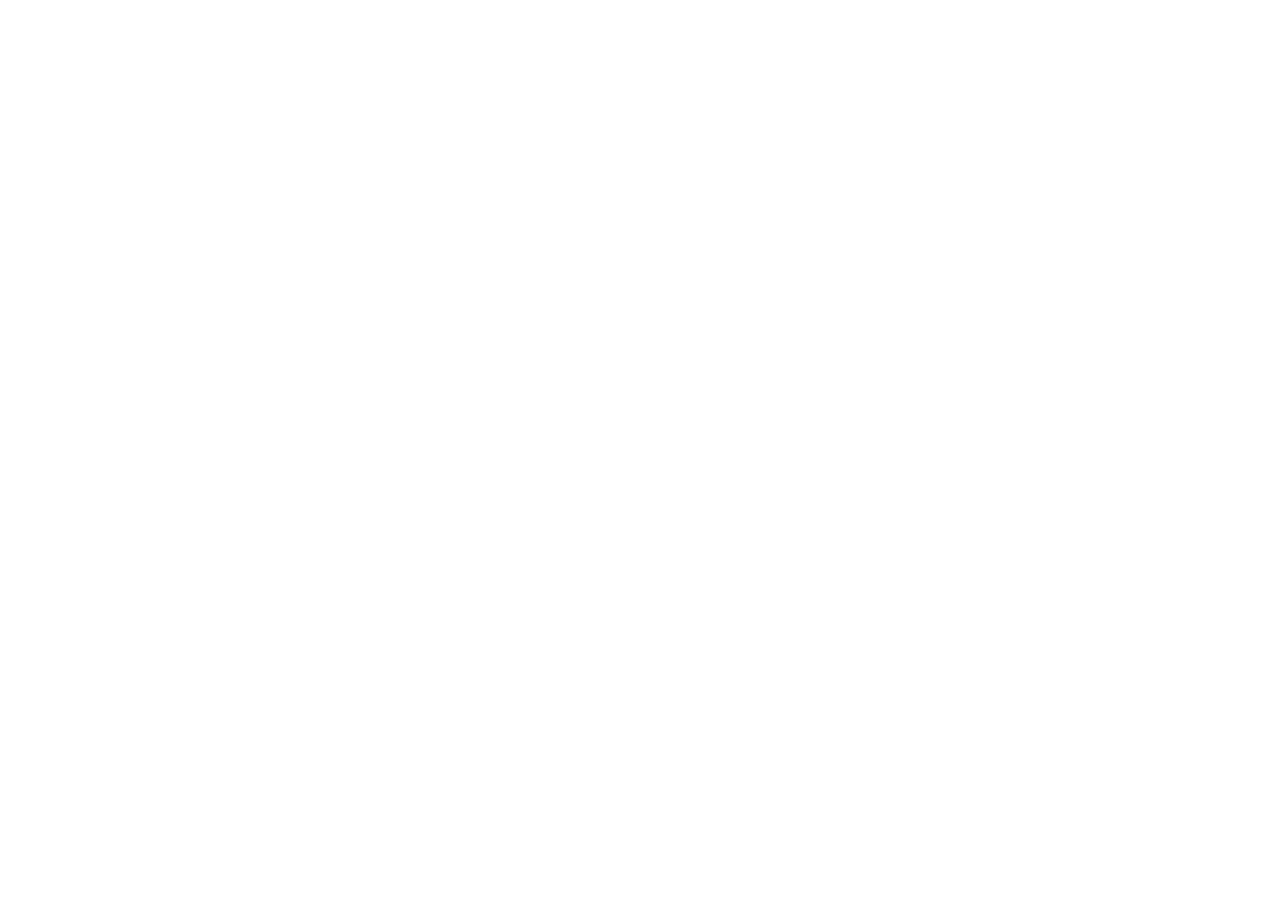
==== pastas/index.html @ 18d7fd18 "comenzando el proyecto de css grid basico" ====
<!DOCTYPE html>
<html lang="es">
<head>
    <meta charset="UTF-8">
    <meta name="viewport" content="width=device-width, initial-scale=1.0">
    <title>Pastas el Luigi, bon appetit.</title>
</head>
<body>
    <main>
        <section >

        </section>
    </main>
    
</body>
</html>
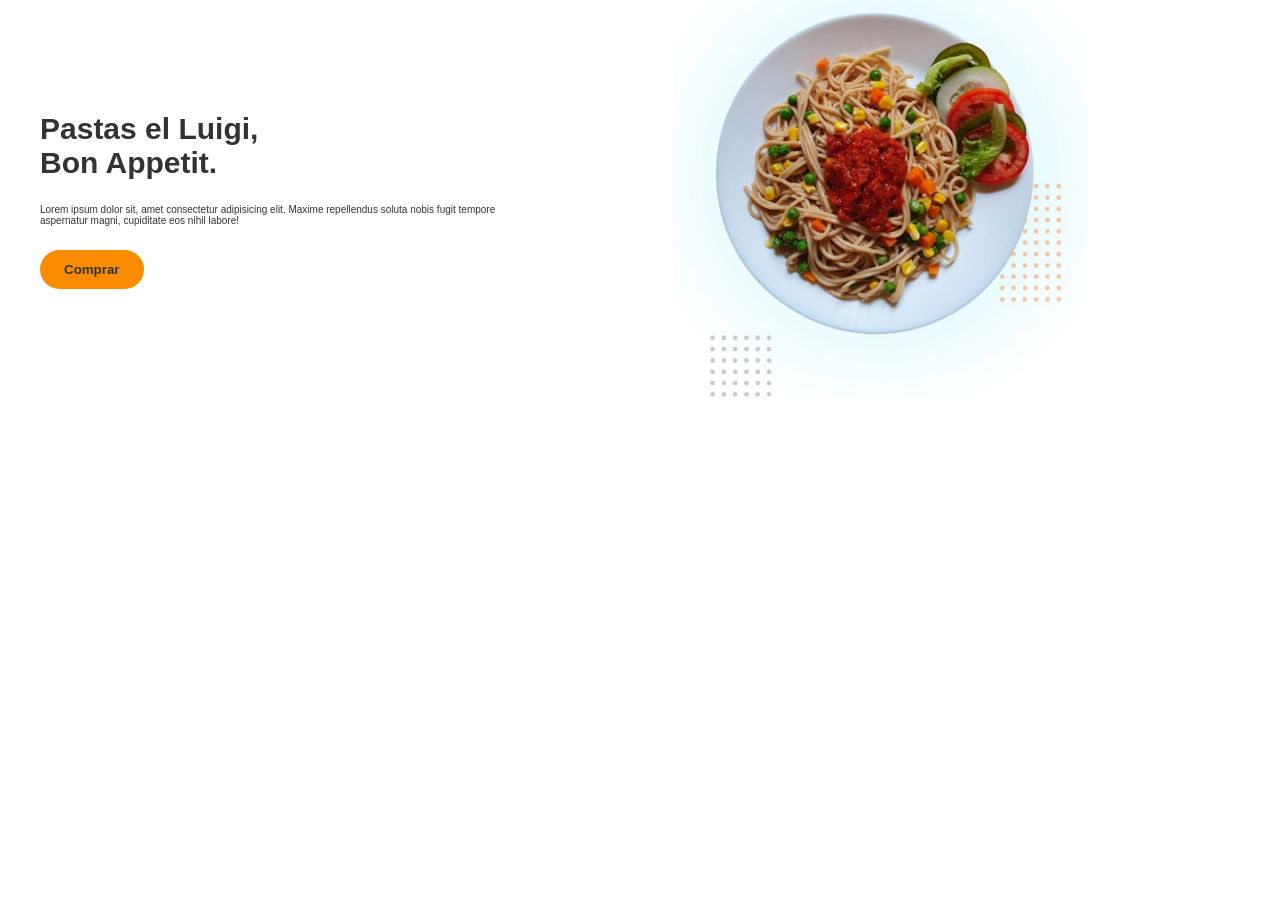
==== commit b859ec36: "actualizando" ====
--- a/pastas/index.html
+++ b/pastas/index.html
@@ -4,13 +4,21 @@
     <meta charset="UTF-8">
     <meta name="viewport" content="width=device-width, initial-scale=1.0">
     <title>Pastas el Luigi, bon appetit.</title>
+    <link rel="stylesheet" href="style.css">
 </head>
 <body>
     <main>
-        <section >
-
+        <section class="hero">
+            <div class="hero__info">
+                <h1 class="hero__title">Pastas el Luigi, </br>Bon Appetit.</h1>
+                <p class="hero__texto">Lorem ipsum dolor sit, amet consectetur adipisicing elit. Maxime repellendus soluta nobis fugit tempore aspernatur magni, cupiditate eos nihil labore!</p>
+                <button class="hero__button">Comprar</button>
+            </div>
+            <img class="hero__image" src="./imagenes/hero.png" alt="Plato de pasta con chicharos y zanahorias bien tristes">
         </section>
-    </main>
-    
+        <section>
+            
+        </section>
+    </main>    
 </body>
 </html>
--- a/pastas/style.css
+++ b/pastas/style.css
@@ -0,0 +1,54 @@
+* {
+    box-sizing: border-box;
+    margin: 0;
+    padding: 0;
+    
+}
+
+html {
+    font-size: 62.5%;
+    font-family: 'Roboto', sans-serif;
+}
+
+main {
+    max-width: 1200px;
+    margin: 0 auto; /* esto hace que no tenga margen ni arriba ni abajo y a los lados siempre este centrado */
+}
+
+.hero {
+    display: grid;
+    grid-template-columns: 2fr 3fr;
+    grid-auto-rows: 400px;
+}
+
+.hero__image {
+    width: 100%;
+    height: 100%;
+    object-fit: contain; /* esta propiedad lo que hace es que nuestra imagen se ajuste al espacio que esta ocupando, no se ve distorcionada ni tampoco nos va a faltar parte de la imagen */
+}
+
+.hero__info {
+    align-self: center;
+}
+
+.hero__title {
+    color: #333;
+    font-size: 3rem;
+    font-weight: bolder;
+    margin-bottom: 24px;
+}
+
+.hero__texto {
+    color: #333;
+    font: 1.5rem;
+    margin-bottom: 24px;
+}
+
+.hero__button {
+    border: none;
+    border-radius: 20px;
+    color: #333;
+    background-color: #fb8c00;
+    font-weight: bolder;
+    padding: 12px 24px;
+}
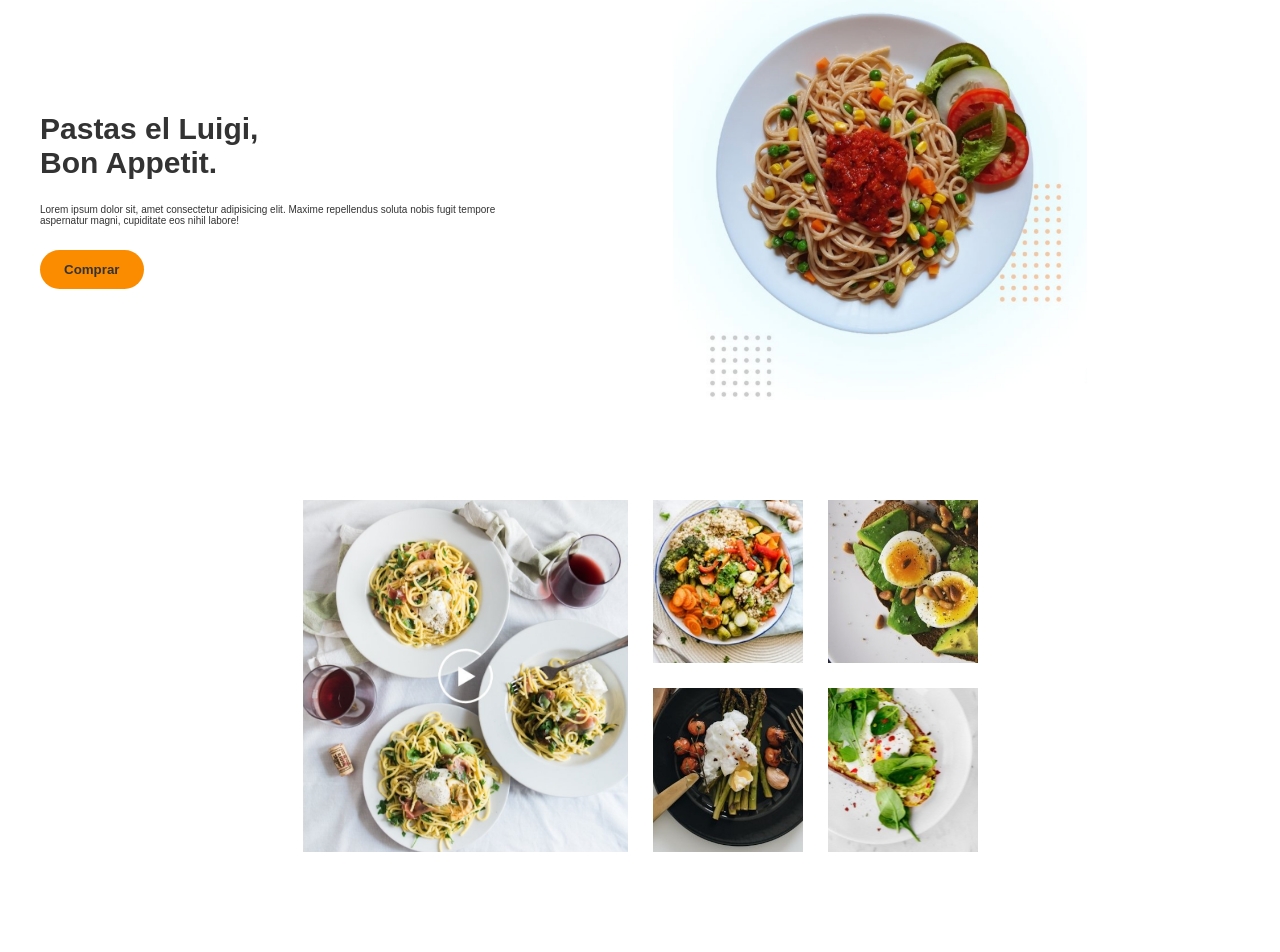
==== commit ee040745: "actualizando" ====
--- a/pastas/index.html
+++ b/pastas/index.html
@@ -16,8 +16,12 @@
             </div>
             <img class="hero__image" src="./imagenes/hero.png" alt="Plato de pasta con chicharos y zanahorias bien tristes">
         </section>
-        <section>
-            
+        <section class="dishes">
+            <img class="dishes__item dishes__item--big" src="./imagenes/video.png" alt="Una mesa con platos de pasta">
+            <img class="dishes__item" src="./imagenes/dish1.png" alt="Plato de Vegetales">
+            <img class="dishes__item" src="./imagenes/dish2.png" alt="Plato de Vegetales">
+            <img class="dishes__item" src="./imagenes/dish3.png" alt="Plato de Vegetales">
+            <img class="dishes__item" src="./imagenes/dish4.png" alt="Plato de Vegetales">
         </section>
     </main>    
 </body>
--- a/pastas/style.css
+++ b/pastas/style.css
@@ -51,4 +51,23 @@
     background-color: #fb8c00;
     font-weight: bolder;
     padding: 12px 24px;
+}
+
+.dishes {
+    margin: 100px 0;
+    display: grid;
+    grid-template-columns: repeat(4, minmax(100px, 150px));
+    grid-auto-rows: 1fr;
+    gap: 25px;
+    justify-content: center;
+}
+
+.dishes__item {
+    width: 100%;
+    height: 100%;
+    object-fit: cover;
+}
+
+.dishes__item--big {
+    grid-area: 1 / 1 / 3 / 3; /* es donde inicia columna, inicia fila, termina columna y termina fila */
 }
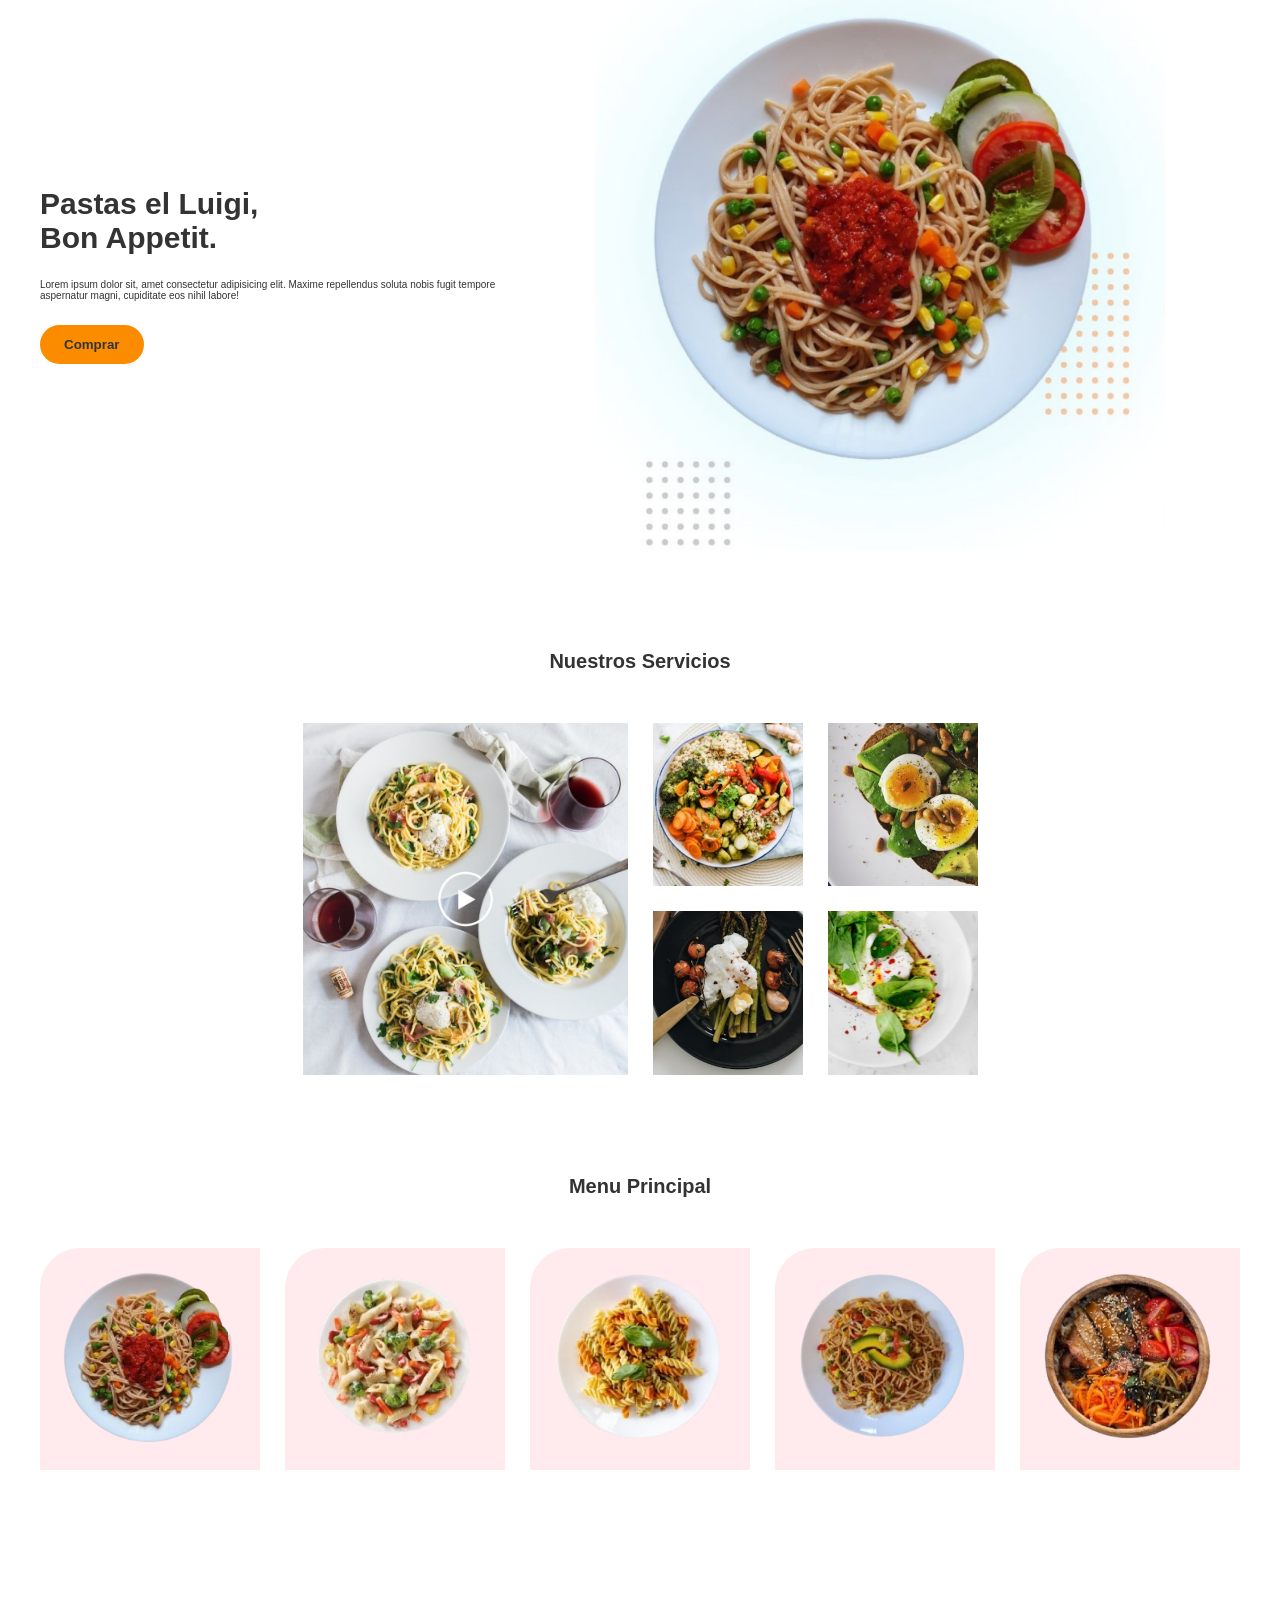
==== commit 9261b0d3: "proyectgo ya casi terminado del curso de css grid basico" ====
--- a/pastas/index.html
+++ b/pastas/index.html
@@ -17,11 +17,34 @@
             <img class="hero__image" src="./imagenes/hero.png" alt="Plato de pasta con chicharos y zanahorias bien tristes">
         </section>
         <section class="dishes">
-            <img class="dishes__item dishes__item--big" src="./imagenes/video.png" alt="Una mesa con platos de pasta">
-            <img class="dishes__item" src="./imagenes/dish1.png" alt="Plato de Vegetales">
-            <img class="dishes__item" src="./imagenes/dish2.png" alt="Plato de Vegetales">
-            <img class="dishes__item" src="./imagenes/dish3.png" alt="Plato de Vegetales">
-            <img class="dishes__item" src="./imagenes/dish4.png" alt="Plato de Vegetales">
+            <h2 class="dishes__title">Nuestros Servicios</h2>
+            <div class="dishes__grid">
+                <img class="dishes__item dishes__item--big" src="./imagenes/video.png" alt="Una mesa con platos de pasta">
+                <img class="dishes__item" src="./imagenes/dish1.png" alt="Plato de Vegetales">
+                <img class="dishes__item" src="./imagenes/dish2.png" alt="Plato de Vegetales">
+                <img class="dishes__item" src="./imagenes/dish3.png" alt="Plato de Vegetales">
+                <img class="dishes__item" src="./imagenes/dish4.png" alt="Plato de Vegetales">
+            </div>
+        </section>
+        <section class="menu">
+            <h2 class="menu__title">Menu Principal</h2>
+            <div class="menu__grid">
+                <div class="menu__imagen">
+                    <img src="./imagenes/plate1.png" alt="Plato de pasta con salsa y vegetales">
+                </div>
+                <div class="menu__imagen">
+                    <img src="./imagenes/plate2.png" alt="Plato de pasta con salsa y vegetales">
+                </div>
+                <div class="menu__imagen">
+                    <img src="./imagenes/plate3.png" alt="Plato de pasta con salsa y vegetales">
+                </div>
+                <div class="menu__imagen">
+                    <img src="./imagenes/plate4.png" alt="Plato de pasta con salsa y vegetales">
+                </div>
+                <div class="menu__imagen">
+                    <img src="./imagenes/plate5.png" alt="Plato de pasta con salsa y vegetales">
+                </div>
+            </div>
         </section>
     </main>    
 </body>
--- a/pastas/style.css
+++ b/pastas/style.css
@@ -18,7 +18,8 @@
 .hero {
     display: grid;
     grid-template-columns: 2fr 3fr;
-    grid-auto-rows: 400px;
+    grid-auto-rows: 550px;
+    /* margin-left: 100px; */
 }
 
 .hero__image {
@@ -51,10 +52,23 @@
     background-color: #fb8c00;
     font-weight: bolder;
     padding: 12px 24px;
+    cursor: pointer;
 }
 
 .dishes {
+    
     margin: 100px 0;
+}
+
+.dishes__title {
+    color: #333;
+    font-weight: bold;
+    text-align: center;
+    margin-bottom: 50px;
+    font-size: 2rem;
+}
+
+.dishes__grid {
     display: grid;
     grid-template-columns: repeat(4, minmax(100px, 150px));
     grid-auto-rows: 1fr;
@@ -70,4 +84,41 @@
 
 .dishes__item--big {
     grid-area: 1 / 1 / 3 / 3; /* es donde inicia columna, inicia fila, termina columna y termina fila */
+}
+
+.menu {
+    margin-bottom: 200px;
+}
+
+.menu__title {
+    font-size: 2rem;
+    color: #333;
+    font-weight: bolder;
+    text-align: center;
+    margin-bottom: 50px;
+}
+
+.menu__grid {
+    display: grid;
+    justify-content: center;
+    grid-template-columns: repeat(5, minmax(100px, 250px));
+    gap: 25px;
+}
+
+.menu__imagen {
+    background-color: #ffebee;
+    padding: 15px;
+    border-top-left-radius: 40px;
+}
+
+.menu__imagen img {
+    width: 100%;
+    height: 100%;
+    object-fit: contain;
+    cursor: pointer;
+}
+
+.menu__imagen img:hover{
+	transform: scale(1.2);
+    transition-duration: 0.4s;
 }
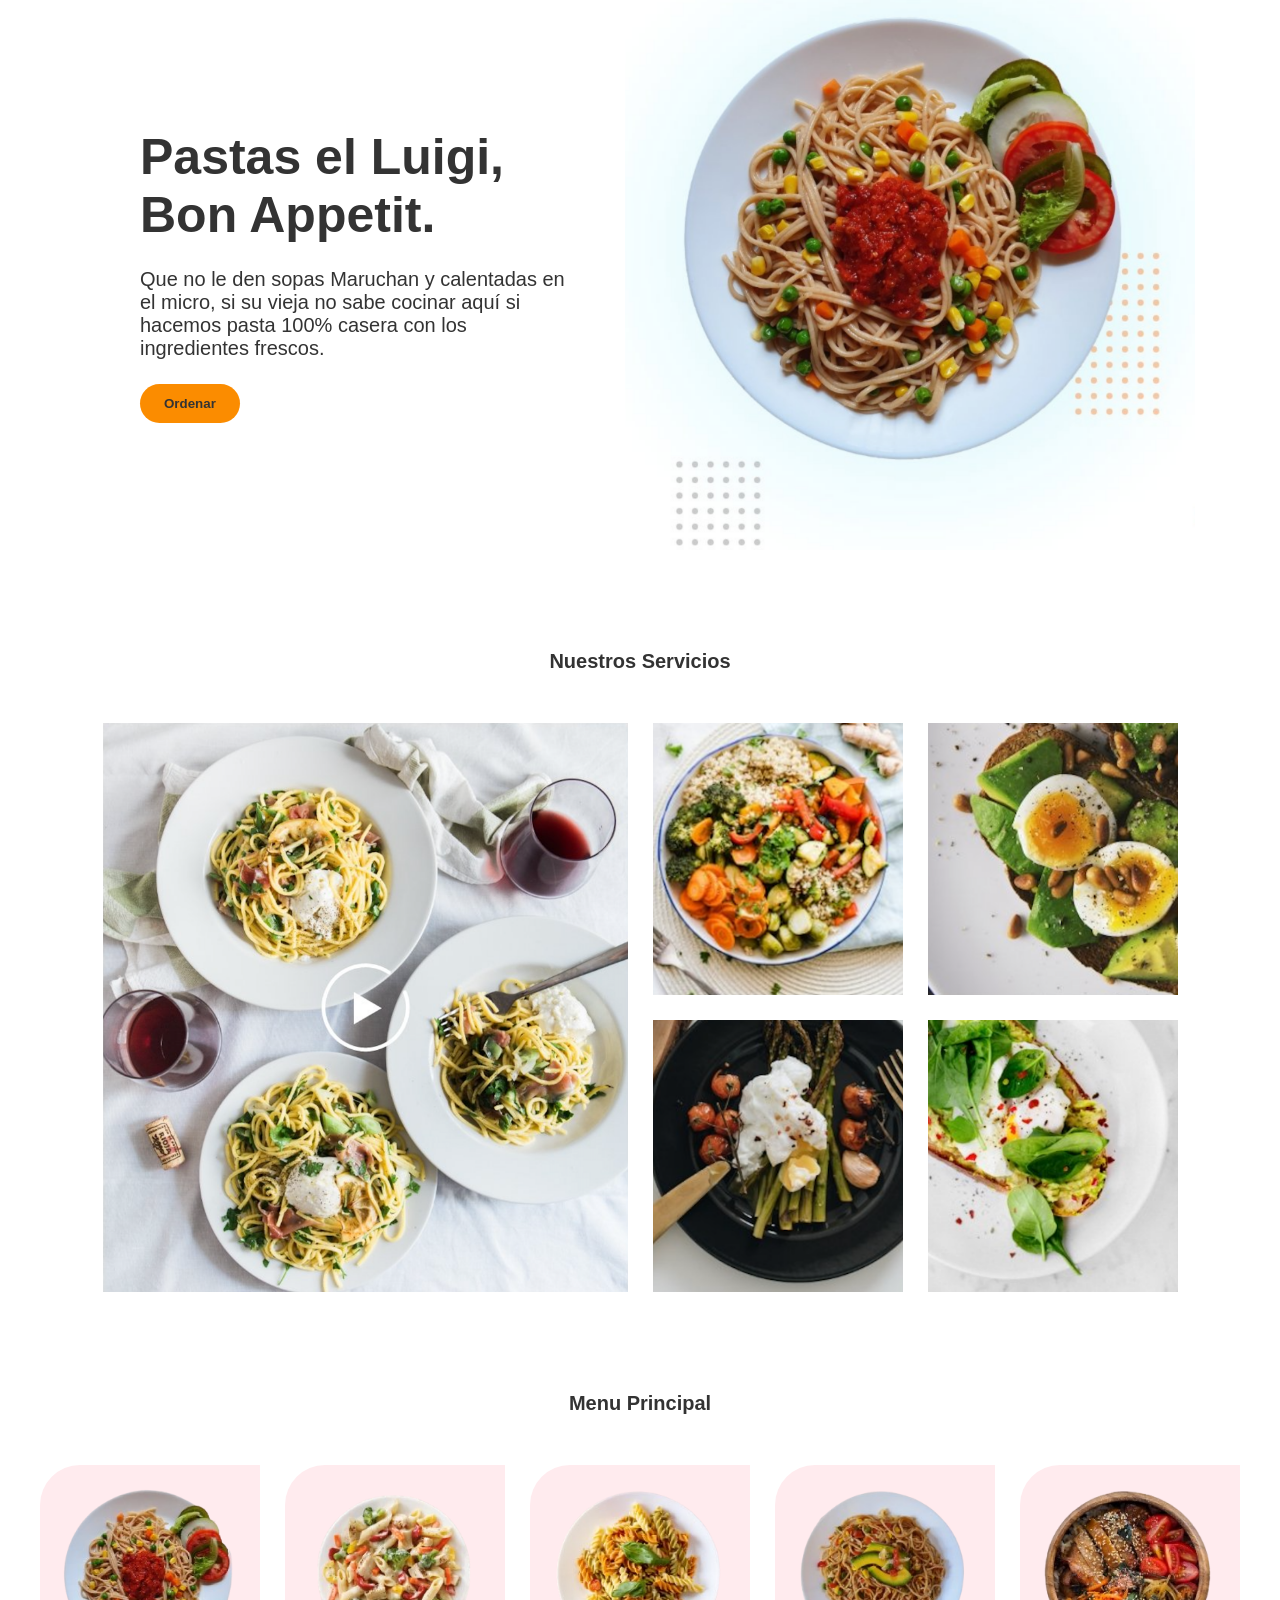
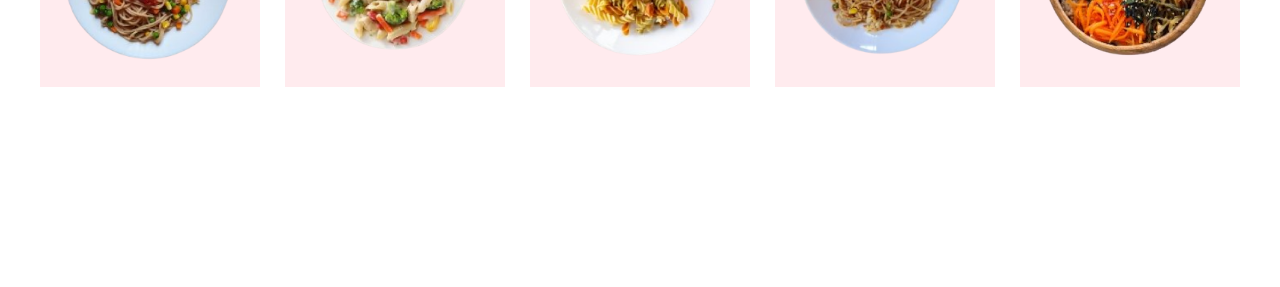
==== commit 9861f435: "unos pequeños detallitos y ya mañana le seguimos para hacerla responsive" ====
--- a/pastas/index.html
+++ b/pastas/index.html
@@ -11,8 +11,8 @@
         <section class="hero">
             <div class="hero__info">
                 <h1 class="hero__title">Pastas el Luigi, </br>Bon Appetit.</h1>
-                <p class="hero__texto">Lorem ipsum dolor sit, amet consectetur adipisicing elit. Maxime repellendus soluta nobis fugit tempore aspernatur magni, cupiditate eos nihil labore!</p>
-                <button class="hero__button">Comprar</button>
+                <p class="hero__texto">Que no le den sopas Maruchan y calentadas en el micro, si su vieja no sabe cocinar aquí si hacemos pasta 100% casera con los ingredientes frescos.</p>
+                <button class="hero__button">Ordenar</button>
             </div>
             <img class="hero__image" src="./imagenes/hero.png" alt="Plato de pasta con chicharos y zanahorias bien tristes">
         </section>
--- a/pastas/style.css
+++ b/pastas/style.css
@@ -15,11 +15,13 @@
     margin: 0 auto; /* esto hace que no tenga margen ni arriba ni abajo y a los lados siempre este centrado */
 }
 
+/* Primera sección  */
+
 .hero {
     display: grid;
     grid-template-columns: 2fr 3fr;
     grid-auto-rows: 550px;
-    /* margin-left: 100px; */
+    margin-left: 100px;
 }
 
 .hero__image {
@@ -37,12 +39,14 @@
     font-size: 3rem;
     font-weight: bolder;
     margin-bottom: 24px;
+    font-size: 5rem;
 }
 
 .hero__texto {
     color: #333;
     font: 1.5rem;
     margin-bottom: 24px;
+    font-size: 2rem;
 }
 
 .hero__button {
@@ -55,8 +59,9 @@
     cursor: pointer;
 }
 
-.dishes {
-    
+/* Segunda sección  */
+
+.dishes {    
     margin: 100px 0;
 }
 
@@ -70,7 +75,7 @@
 
 .dishes__grid {
     display: grid;
-    grid-template-columns: repeat(4, minmax(100px, 150px));
+    grid-template-columns: repeat(4, minmax(100px, 250px));
     grid-auto-rows: 1fr;
     gap: 25px;
     justify-content: center;
@@ -85,6 +90,8 @@
 .dishes__item--big {
     grid-area: 1 / 1 / 3 / 3; /* es donde inicia columna, inicia fila, termina columna y termina fila */
 }
+
+/* Tercera sección  */
 
 .menu {
     margin-bottom: 200px;
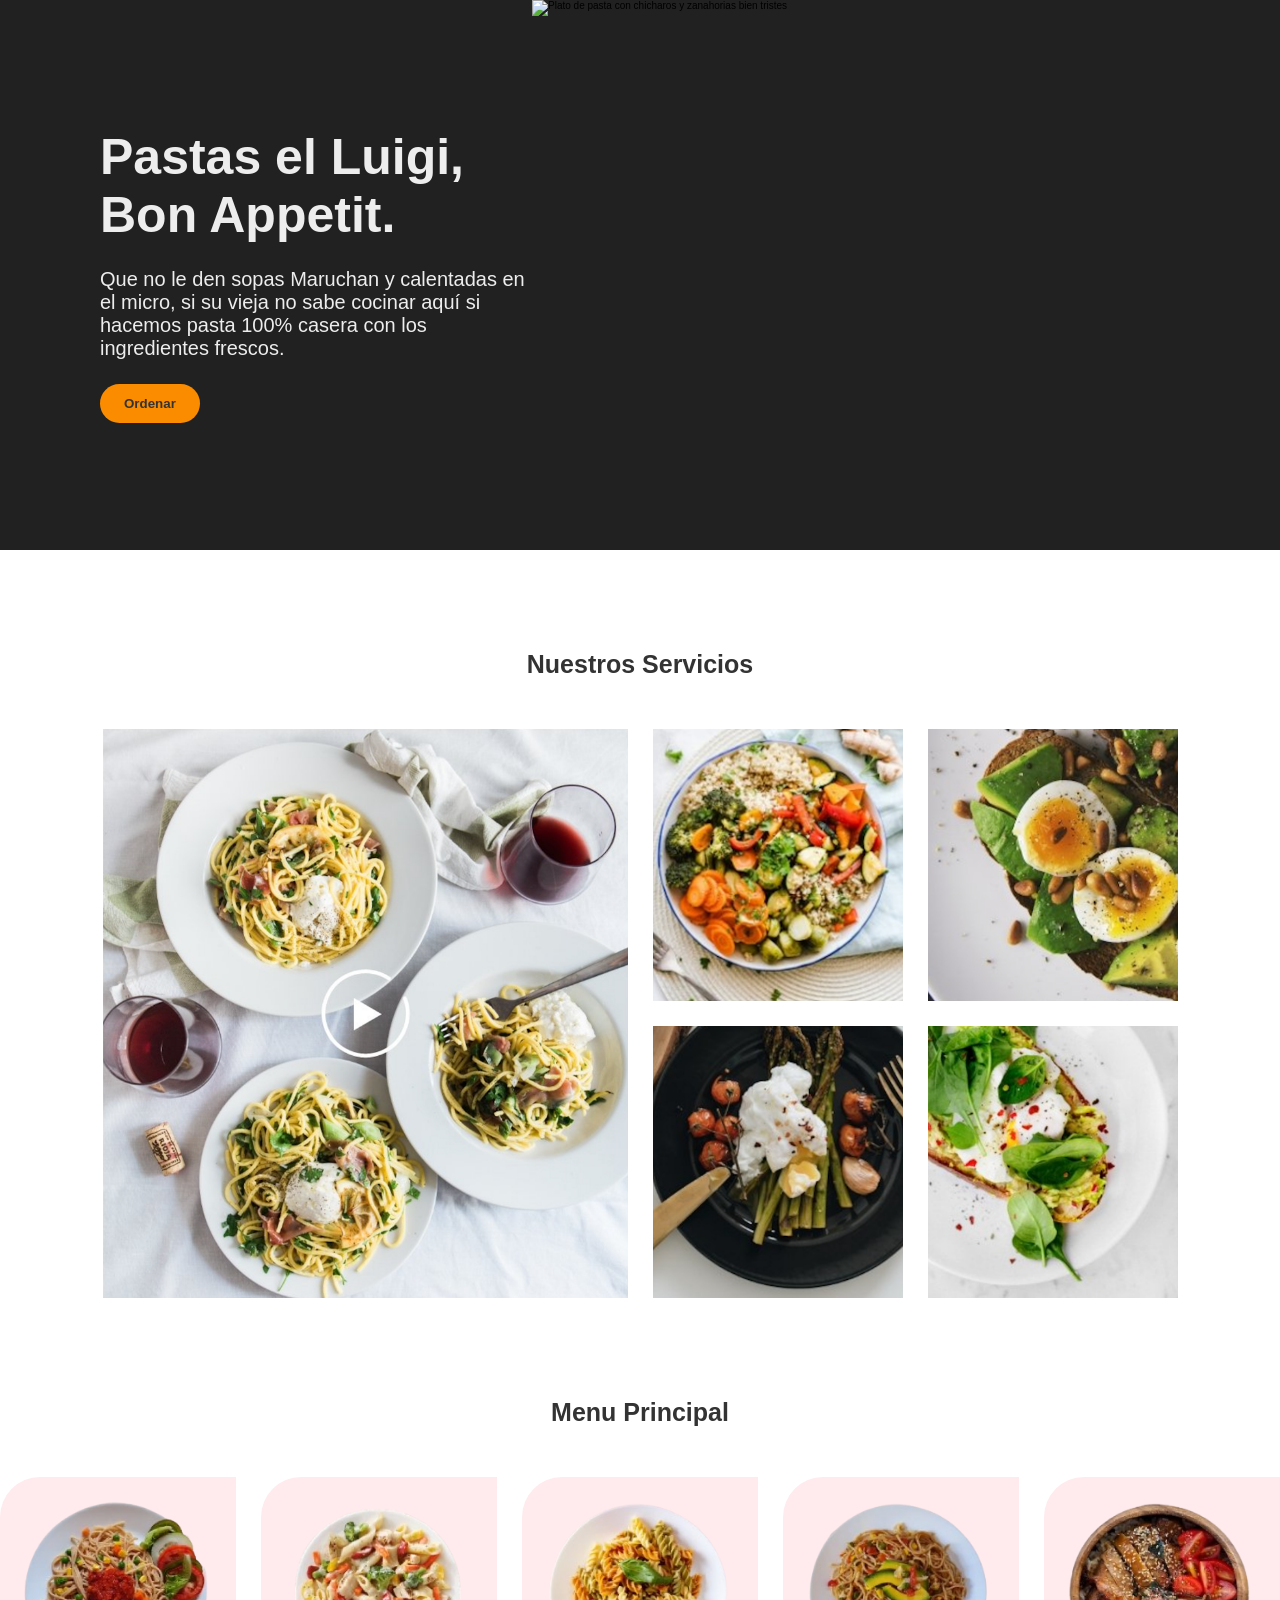
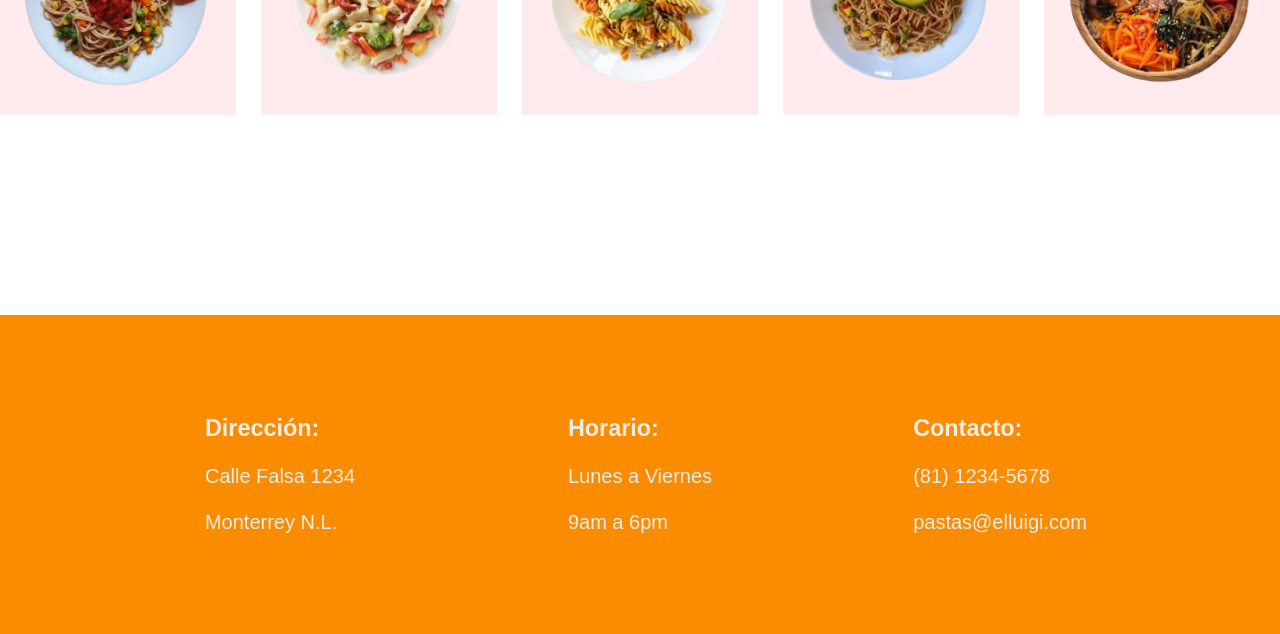
==== commit 3e5aa7cc: "ya por fin terminamos" ====
--- a/pastas/index.html
+++ b/pastas/index.html
@@ -14,7 +14,7 @@
                 <p class="hero__texto">Que no le den sopas Maruchan y calentadas en el micro, si su vieja no sabe cocinar aquí si hacemos pasta 100% casera con los ingredientes frescos.</p>
                 <button class="hero__button">Ordenar</button>
             </div>
-            <img class="hero__image" src="./imagenes/hero.png" alt="Plato de pasta con chicharos y zanahorias bien tristes">
+            <img class="hero__image" src="./imagenes/hero_transparent_bg.png" alt="Plato de pasta con chicharos y zanahorias bien tristes">
         </section>
         <section class="dishes">
             <h2 class="dishes__title">Nuestros Servicios</h2>
@@ -46,6 +46,26 @@
                 </div>
             </div>
         </section>
+        <footer class="footer">
+            <div class="footer__grid">
+                <div class="footer__item">
+                    <h3 class="footer__title">Dirección:</h3><br>
+                    <p class="footer_texto">Calle Falsa 1234</p><br>
+                    <p class="footer_texto">Monterrey N.L.</p>  
+                </div>
+                <div class="footer__item">
+                    <h3 class="footer__title">Horario:</h3><br>
+                    <p class="footer_texto">Lunes a Viernes</p><br>
+                    <p class="footer_texto">9am a 6pm</p>  
+                </div>
+                <div class="footer__item">
+                    <h3 class="footer__title">Contacto:</h3><br>
+                    <p class="footer_texto">(81) 1234-5678</p><br>
+                    <p class="footer_texto">pastas@elluigi.com</p>  
+                </div>
+
+            </div>
+        </footer>
     </main>    
 </body>
 </html>
--- a/pastas/style.css
+++ b/pastas/style.css
@@ -11,7 +11,7 @@
 }
 
 main {
-    max-width: 1200px;
+    max-width: auto;
     margin: 0 auto; /* esto hace que no tenga margen ni arriba ni abajo y a los lados siempre este centrado */
 }
 
@@ -19,9 +19,11 @@
 
 .hero {
     display: grid;
-    grid-template-columns: 2fr 3fr;
+    grid-template-columns: minmax(300px, 2fr) 3fr;
     grid-auto-rows: 550px;
-    margin-left: 100px;
+    /* margin-left: 100px; */
+    padding: 0 100px;
+    background-color: #212121;
 }
 
 .hero__image {
@@ -35,7 +37,7 @@
 }
 
 .hero__title {
-    color: #333;
+    color: #ededed;
     font-size: 3rem;
     font-weight: bolder;
     margin-bottom: 24px;
@@ -43,7 +45,7 @@
 }
 
 .hero__texto {
-    color: #333;
+    color: #ededed;
     font: 1.5rem;
     margin-bottom: 24px;
     font-size: 2rem;
@@ -70,12 +72,12 @@
     font-weight: bold;
     text-align: center;
     margin-bottom: 50px;
-    font-size: 2rem;
+    font-size: 2.5rem;
 }
 
 .dishes__grid {
     display: grid;
-    grid-template-columns: repeat(4, minmax(100px, 250px));
+    grid-template-columns: repeat(auto-fit, minmax(150px, 250px));
     grid-auto-rows: 1fr;
     gap: 25px;
     justify-content: center;
@@ -98,7 +100,7 @@
 }
 
 .menu__title {
-    font-size: 2rem;
+    font-size: 2.5rem;
     color: #333;
     font-weight: bolder;
     text-align: center;
@@ -107,9 +109,11 @@
 
 .menu__grid {
     display: grid;
+    gap: 25px;
     justify-content: center;
     grid-template-columns: repeat(5, minmax(100px, 250px));
-    gap: 25px;
+    /* grid-template-columns: repeat(auto-fit, 195px); */
+    
 }
 
 .menu__imagen {
@@ -128,4 +132,62 @@
 .menu__imagen img:hover{
 	transform: scale(1.2);
     transition-duration: 0.4s;
+}
+
+/*******  SECCION DE FOOTER  ********/
+
+.footer__grid {
+    display: grid;
+    grid-template-columns: 1fr 1fr 1fr;
+    background-color: #fb8c00;
+    padding: 100px;
+    justify-content: center;
+}
+
+/* .footer__title {
+    font-size: 2rem;
+    color: #ededed;
+} */
+
+.footer__item {
+    font-size: 2rem;
+    color: #ededed;
+    margin: 0 auto;  /* Con esto ya pude centrarlo */
+}
+
+/**** PARTE RESPONSIVA  *****/
+
+@media screen and (max-width: 768px) {
+    
+    .hero {
+        grid-template-columns: minmax(300px, 500px);
+        justify-content: center;
+        /* margin: 0 20px; */
+    }
+    /* .hero__title {
+        font-size: 5rem;
+    } */
+    .hero__image {
+        display: none;
+    }
+    .dishes {
+        margin: 100px 0;
+    }
+    .dishes__grid {
+        grid-template-columns: repeat(auto-fit, minmax(50px, 150px));
+    }
+    .menu {
+        margin: 100px 0px;
+    }
+    .menu__grid {
+        grid-template-columns: repeat(auto-fit, 200px);
+    }
+    .footer__grid {
+        padding: 50px 25px;
+        gap: 35px;
+        grid-template-columns: repeat(auto-fit, 200px);
+    }
+    .footer__item {
+        margin: 0;  /* Con esto ya pude centrarlo */
+    }
 }
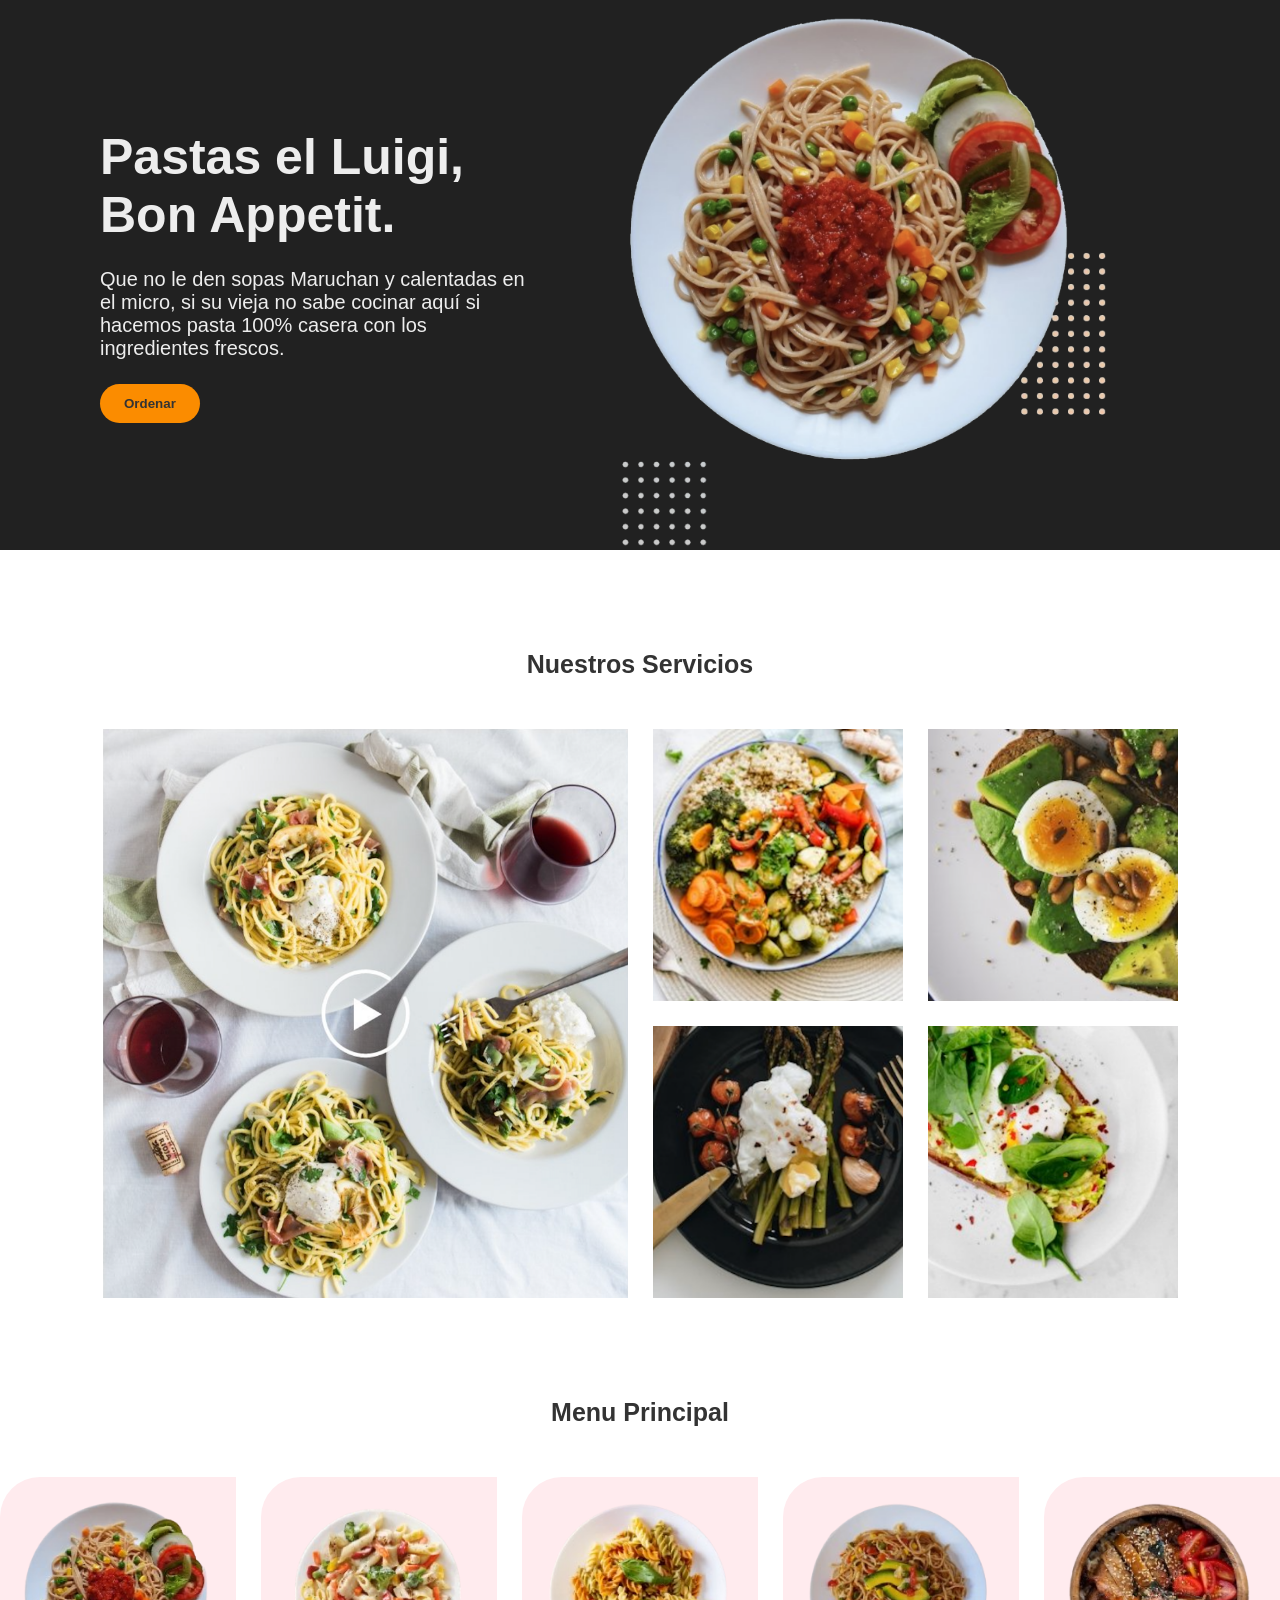
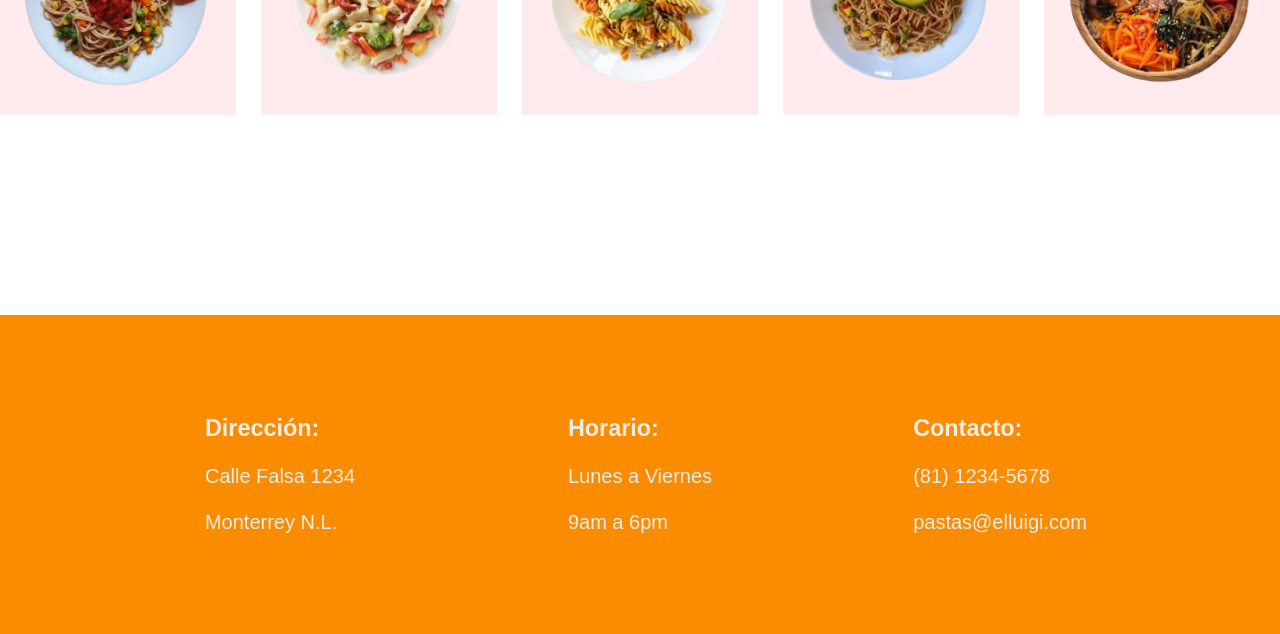
==== commit 048238ee: "actualizando la paginas de pcymac servicios" ====
--- a/pastas/index.html
+++ b/pastas/index.html
@@ -63,7 +63,6 @@
                     <p class="footer_texto">(81) 1234-5678</p><br>
                     <p class="footer_texto">pastas@elluigi.com</p>  
                 </div>
-
             </div>
         </footer>
     </main>    
--- a/pastas/style.css
+++ b/pastas/style.css
@@ -63,7 +63,7 @@
 
 /* Segunda sección  */
 
-.dishes {    
+.dishes { 
     margin: 100px 0;
 }
 
